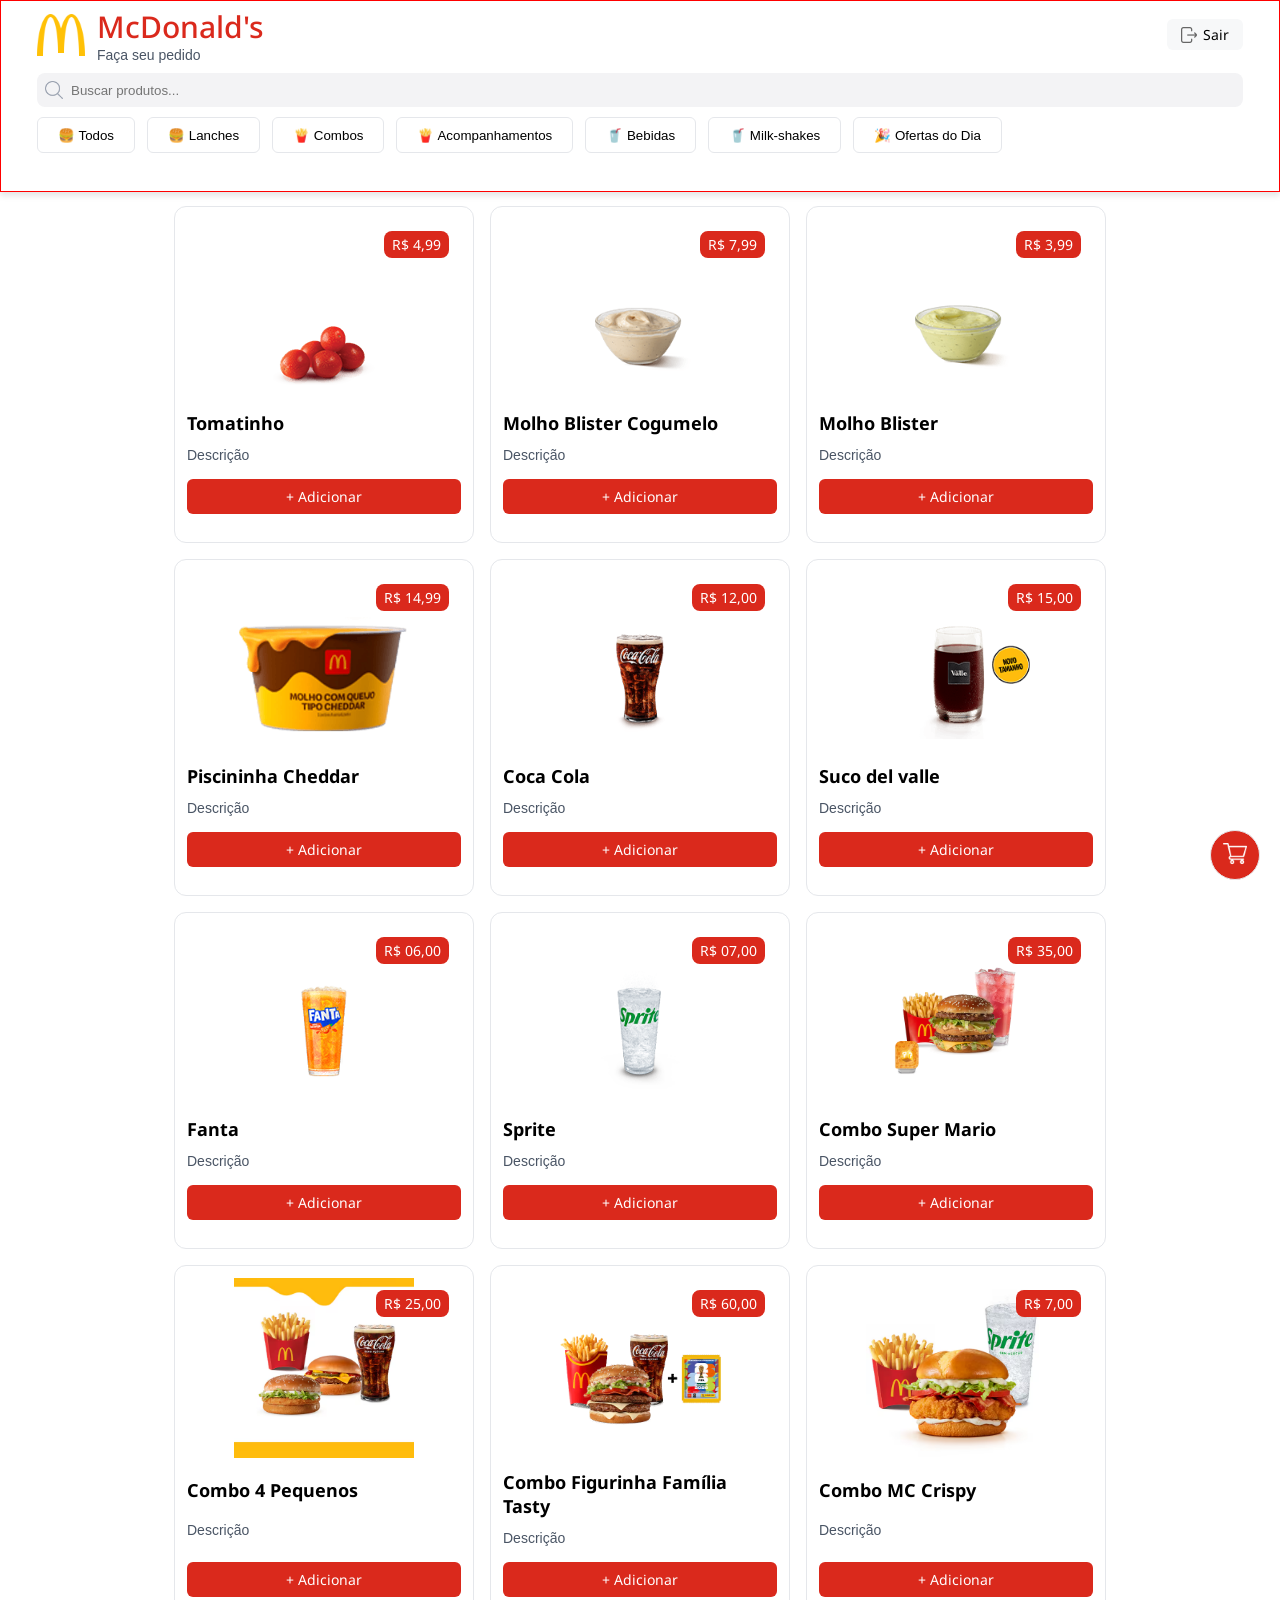
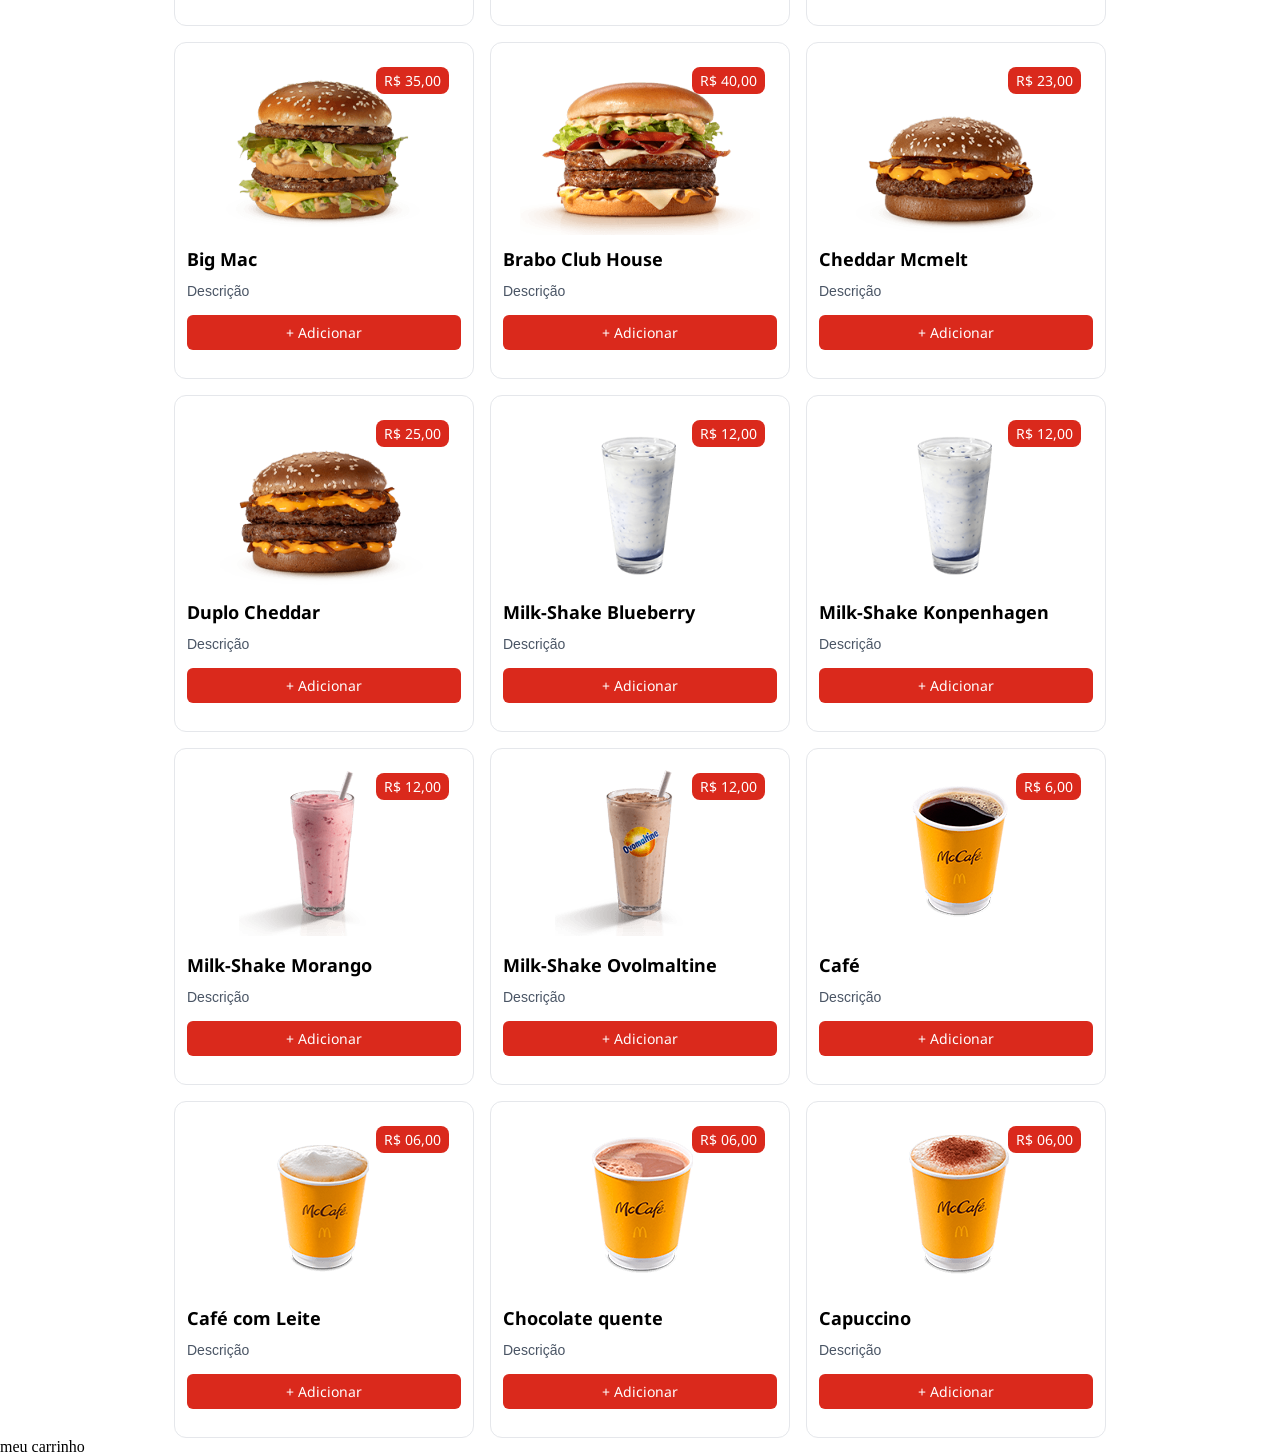
==== pages/cardapio/cardapio.html @ 99f7c119 "primeiro commit :D" ====
<!DOCTYPE html>
<html lang="PT-BR">

<head>
    <meta charset="UTF-8">
    <meta name="viewport" content="width=device-width, initial-scale=1.0">
    <link rel="preconnect" href="https://fonts.googleapis.com">
    <link rel="preconnect" href="https://fonts.gstatic.com" crossorigin>
    <link
        href="https://fonts.googleapis.com/css2?family=Inter:ital,opsz,wght@0,14..32,100..900;1,14..32,100..900&family=Noto+Sans:ital,wght@0,100..900;1,100..900&family=Roboto:ital,wght@0,100..900;1,100..900&display=swap"
        rel="stylesheet">
    <link rel="stylesheet" href="./cardapio.css">
    <link rel="shortcut icon" href="../../assets/mcdonalds.png" type="image/x-icon">
    <script src="./cardapio.js" defer></script>
    <title>McDonald's</title>
</head>

<body>
    <div class="left">
        <header>
            <div class="headerprincipal">
                <div class="headertopo">
                    <div class="titulo">
                        <img src="../../assets/mcdonalds.png" alt="McDonald's">
                        <div>
                            <h1>McDonald's</h1>
                            <p>Faça seu pedido</p>
                        </div>
                    </div>

                    <button class="sair"><img src="../../assets/exit.png" alt=""
                            onclick="window.location.href='../../index.html'"> Sair</button>
                </div>

                <form class="busca">
                    <img src="../../assets/search.png" alt="Buscar">
                    <input type="text" placeholder="Buscar produtos...">
                </form>

                <div class="filtros">
                    <button type="button" class="btodos">🍔 Todos</button>
                    <button type="button" class="blanches">🍔 Lanches</button>
                    <button type="button" class="bcombos">🍟 Combos</button>
                    <button type="button" class="bacompanhamentos">🍟 Acompanhamentos</button>
                    <button type="button" class="bbebidas">🥤 Bebidas</button>
                    <button type="button" class="bmilkshakes">🥤 Milk-shakes</button>
                    <button type="button" class="bofertas">🎉 Ofertas do Dia</button>
                </div>

            </div>

            <div class="outrosbotoes">
                <button class="carrinho"><img src="../../assets/cart.png" alt=""></button>
            </div>
        </header>

        <main>
            <div class="lista-itens">

                <div class="item">
                    <div class="imagem">
                        <p>R$ 4,99</p>
                        <img src="../../assets/lanches/Acompanhamentos/Acompanhamento_tomatinho.png" alt="${item.nome}">
                    </div>

                    <h2>Tomatinho</h2>
                    <p>Descrição</p>
                    <button>+ Adicionar</button>
                </div>

                <div class="item">
                    <div class="imagem">
                        <p>R$ 7,99</p>
                        <img src="../../assets/lanches/Acompanhamentos/Acompanhamento_Molho Blister Cogumelo.png"
                            alt="${item.nome}">
                    </div>

                    <h2>Molho Blister Cogumelo</h2>
                    <p>Descrição</p>
                    <button>+ Adicionar</button>
                </div>

                <div class="item">
                    <div class="imagem">
                        <p>R$ 3,99</p>
                        <img src="../../assets/lanches/Acompanhamentos/Acompanhamento_Molho Blister.png"
                            alt="${item.nome}">
                    </div>

                    <h2>Molho Blister</h2>
                    <p>Descrição</p>
                    <button>+ Adicionar</button>
                </div>

                <div class="item">
                    <div class="imagem">
                        <p>R$ 14,99</p>
                        <img src="../../assets/lanches/Acompanhamentos/Acompanhamento_Piscininha Cheddar.png"
                            alt="${item.nome}">
                    </div>

                    <h2>Piscininha Cheddar</h2>
                    <p>Descrição</p>
                    <button>+ Adicionar</button>
                </div>

                <div class="item">
                    <div class="imagem">
                        <p>R$ 12,00</p>
                        <img src="../../assets/lanches/bebidas/bebidas_cocacola.png" alt="${item.nome}">
                    </div>

                    <h2>Coca Cola</h2>
                    <p>Descrição</p>
                    <button>+ Adicionar</button>
                </div>


                <div class="item">
                    <div class="imagem">
                        <p>R$ 15,00</p>
                        <img src="../../assets/lanches/bebidas/bebidas_delvalleuva.png" alt="${item.nome}">
                    </div>

                    <h2>Suco del valle</h2>
                    <p>Descrição</p>
                    <button>+ Adicionar</button>
                </div>

                <div class="item">
                    <div class="imagem">
                        <p>R$ 06,00</p>
                        <img src="../../assets/lanches/bebidas/bebidas_fanta.png" alt="${item.nome}">
                    </div>

                    <h2>Fanta</h2>
                    <p>Descrição</p>
                    <button>+ Adicionar</button>
                </div>

                <div class="item">
                    <div class="imagem">
                        <p>R$ 07,00</p>
                        <img src="../../assets/lanches/bebidas/bebidas_sprite.png" alt="${item.nome}">
                    </div>

                    <h2>Sprite</h2>
                    <p>Descrição</p>
                    <button>+ Adicionar</button>
                </div>

                <div class="item">
                    <div class="imagem">
                        <p>R$ 35,00</p>
                        <img src="../../assets/lanches/combos/combo_supermario.avif" alt="${item.nome}">
                    </div>

                    <h2>Combo Super Mario</h2>
                    <p>Descrição</p>
                    <button>+ Adicionar</button>
                </div>

                <div class="item">
                    <div class="imagem">
                        <p>R$ 25,00</p>
                        <img src="../../assets/lanches/combos/combo_4pequenos.avif" alt="${item.nome}">
                    </div>

                    <h2>Combo 4 Pequenos</h2>
                    <p>Descrição</p>
                    <button>+ Adicionar</button>
                </div>

                <div class="item">
                    <div class="imagem">
                        <p>R$ 60,00</p>
                        <img src="../../assets/lanches/combos/combo_figurinhafamiliatasty.avif" alt="${item.nome}">
                    </div>

                    <h2>Combo Figurinha Família Tasty</h2>
                    <p>Descrição</p>
                    <button>+ Adicionar</button>
                </div>

                <div class="item">
                    <div class="imagem">
                        <p>R$ 7,00</p>
                        <img src="../../assets/lanches/combos/combo_mccrispy.avif" alt="${item.nome}">
                    </div>

                    <h2>Combo MC Crispy</h2>
                    <p>Descrição</p>
                    <button>+ Adicionar</button>
                </div>

                <div class="item">
                    <div class="imagem">
                        <p>R$ 35,00</p>
                        <img src="../../assets/lanches/Lanches/Lanche_Big Mac.png" alt="${item.nome}">
                    </div>

                    <h2>Big Mac</h2>
                    <p>Descrição</p>
                    <button>+ Adicionar</button>
                </div>


                <div class="item">
                    <div class="imagem">
                        <p>R$ 40,00</p>
                        <img src="../../assets/lanches/Lanches/lanche_brabo club house.png" alt="${item.nome}">
                    </div>

                    <h2>Brabo Club House</h2>
                    <p>Descrição</p>
                    <button>+ Adicionar</button>
                </div>


                <div class="item">
                    <div class="imagem">
                        <p>R$ 23,00</p>
                        <img src="../../assets/lanches/Lanches/Lanche_Cheddar Mcmelt.png" alt="${item.nome}">
                    </div>

                    <h2>Cheddar Mcmelt</h2>
                    <p>Descrição</p>
                    <button>+ Adicionar</button>
                </div>



                <div class="item">
                    <div class="imagem">
                        <p>R$ 25,00</p>
                        <img src="../../assets/lanches/Lanches/Lanches_ Duplo Cheddar .png" alt="${item.nome}">
                    </div>

                    <h2>Duplo Cheddar</h2>
                    <p>Descrição</p>
                    <button>+ Adicionar</button>
                </div>


                <div class="item">
                    <div class="imagem">
                        <p>R$ 12,00</p>
                        <img src="../../assets/lanches/milkshake/milkshake_blueberry.png" alt="${item.nome}">
                    </div>

                    <h2>Milk-Shake Blueberry</h2>
                    <p>Descrição</p>
                    <button>+ Adicionar</button>
                </div>


                <div class="item">
                    <div class="imagem">
                        <p>R$ 12,00</p>
                        <img src="../../assets/lanches/milkshake/milkshake_blueberry.png" alt="${item.nome}">
                    </div>

                    <h2>Milk-Shake Konpenhagen</h2>
                    <p>Descrição</p>
                    <button>+ Adicionar</button>
                </div>


                <div class="item">
                    <div class="imagem">
                        <p>R$ 12,00</p>
                        <img src="../../assets/lanches/milkshake/milkshake_morango.png" alt="${item.nome}">
                    </div>

                    <h2>Milk-Shake Morango</h2>
                    <p>Descrição</p>
                    <button>+ Adicionar</button>
                </div>


                <div class="item">
                    <div class="imagem">
                        <p>R$ 12,00</p>
                        <img src="../../assets/lanches/milkshake/milkshake_ovomaltine.png" alt="${item.nome}">
                    </div>

                    <h2>Milk-Shake Ovolmaltine</h2>
                    <p>Descrição</p>
                    <button>+ Adicionar</button>
                </div>

                <div class="item">
                    <div class="imagem">
                        <p>R$ 6,00</p>
                        <img src="../../assets/lanches/ofertas/ofertas_cafe.png" alt="${item.nome}">
                    </div>

                    <h2>Café</h2>
                    <p>Descrição</p>
                    <button>+ Adicionar</button>
                </div>

                <div class="item">
                    <div class="imagem">
                        <p>R$ 06,00</p>
                        <img src="../../assets/lanches/ofertas/ofertas_cafecomleite.png" alt="${item.nome}">
                    </div>

                    <h2>Café com Leite</h2>
                    <p>Descrição</p>
                    <button>+ Adicionar</button>
                </div>

                <div class="item">
                    <div class="imagem">
                        <p>R$ 06,00</p>
                        <img src="../../assets/lanches/ofertas/ofertas_chocolatequente.png" alt="${item.nome}">
                    </div>

                    <h2>Chocolate quente</h2>
                    <p>Descrição</p>
                    <button>+ Adicionar</button>
                </div>

                <div class="item">
                    <div class="imagem">
                        <p>R$ 06,00</p>
                        <img src="../../assets/lanches/ofertas/ofertas_capuccino.png" alt="${item.nome}">
                    </div>

                    <h2>Capuccino</h2>
                    <p>Descrição</p>
                    <button>+ Adicionar</button>
                </div>

            </div>
        </main>
    </div>

    <div class="right">
        <div>
            <p>meu carrinho</p>
        </div>
    </div>
</body>

</html>
---- pages/cardapio/cardapio.css ----
* {
    margin: 0;
    padding: 0;
    box-sizing: border-box;
}

:root {
    --vermelho: #DA291C;
    --branco: #FFFFFF;
    --preto: #000000;
    --amarelo: #f0b100;
    --cinza: #4a5565;
    --cinza-claro: #e5e7eb;

    --cinza-fundobusca: #f3f3f5;
    --cinza-fundocard: #f7f8f9;
    --fundocard-amarelo: #fefbe2;
    --fundocard-red: #ffecec;

    --arial: "Arial", sans-serif;
    --roboto: "Roboto", sans-serif;
    --noto-sans: "Noto Sans", sans-serif;
    --inter: "Inter", sans-serif;
}

.right.aberto {
    position: fixed;
    top: 0;
    right: 0;

    width: 100%;
    height: 100vh;

    background: black;
    z-index: 99999;
}

header {
    width: 100%;
    border: 1px solid red;
    height: 192px;
    padding-inline: 6px;
    background: var(--branco);
    box-shadow: 0 4px 6px rgba(0, 0, 0, 0.1);

    position: fixed;
    top: 0;
    left: 0;
    right: 0;
    z-index: 1000;

}

header .headerprincipal {
    display: flex;
    flex-direction: column;
    margin-top: 5px;
    gap: 10px;

    padding-inline: 30px;
}

header .headerprincipal .headertopo {
    display: flex;
    justify-content: space-between;
    align-items: center;
}

header .headerprincipal .titulo {
    display: flex;
    justify-content: center;
    align-items: center;
    gap: 12px;

    width: fit-content;
}

header .headerprincipal .titulo img {
    width: 48px;
}

header .headerprincipal .titulo h1 {
    font-size: 30px;
    font-family: var(--noto-sans);
    font-weight: 500;
    color: var(--vermelho);
}

header .headerprincipal .titulo p {
    font-size: 14px;
    font-family: var(--arial);
    color: var(--cinza);
}

header .headerprincipal .headertopo .sair {
    background: var(--cinza-fundocard);
    border: none;
    border-radius: 6px;
    padding: 6px 14px;
    font-family: var(--noto-sans);
    font-size: 14px;
    cursor: pointer;

    display: flex;
    justify-content: center;
    align-items: center;
    gap: 6px;

    && img {
        height: 16px;
    }
}

header .headerprincipal form input {
    width: 100%;
}

.busca {
    display: flex;
    align-items: center;
    gap: 8px;
    background: var(--cinza-fundobusca);
    padding: 8px;
    border-radius: 8px;
}

.busca img {
    width: 18px;
}

.busca input {
    border: none;
    outline: none;
    background: transparent;
    flex: 1;
    /* faz o input ocupar o resto do espaço */
}

.headerprincipal .filtros {
    display: flex;
    overflow-x: auto;
    overflow-y: hidden;

    gap: 12px;
    padding-bottom: 10px;
}

.headerprincipal .filtros button {
    background: var(--branco);
    border: 1px solid var(--cinza-claro);
    min-width: fit-content;
    border-radius: 6px;
    height: 36px;
    padding-inline: 20px;
    cursor: pointer;

    display: flex;
    justify-content: center;
    align-items: center;
}

.headerprincipal .filtros button.pressionado {
    background: var(--vermelho);
    color: var(--branco);
}

.headerprincipal .filtros button.pressionado:hover {
    background: var(--vermelho);
    color: var(--branco);
}

.headerprincipal .filtros button:hover {
    background: var(--cinza-fundobusca);
}

.carrinho {
    display: flex;
    justify-content: center;
    align-items: center;

    position: fixed;

    right: 20px;
    bottom: 20px;


    background: var(--vermelho);
    border: 1px solid var(--cinza-claro);
    border-radius: 6px;
    height: 36px;
    width: 36px;
    border-radius: 100%;
    padding: 24px;
    cursor: pointer;

    && img {
        height: 24px;
    }
}

main {
    margin-top: 206px;
    display: flex;
    flex-direction: column;
    gap: 12px;
}

.lista-itens {
    display: grid;
    grid-template-columns: repeat(auto-fit, 300px);
    gap: 16px;
    justify-content: center;
}

.item {
    width: 300px;
    height: 100%;
    /* importante */

    display: flex;
    flex-direction: column;
    justify-content: space-between;

    padding: 12px;
    border: 1px solid var(--cinza-claro);
    border-radius: 12px;
}

.item .imagem {
    width: 100%;
    height: 180px;
    /* altura fixa */

    display: flex;
    justify-content: center;
    align-items: center;
    position: relative;
}

.item .imagem img {
    max-width: 100%;
    max-height: 100%;
    object-fit: contain;
}

.item .imagem p {
    position: absolute;
    top: 12px;
    right: 12px;

    background: var(--vermelho);
    color: var(--branco);

    padding: 4px 8px;
    border-radius: 8px;
    font-family: var(--noto-sans);
    flex-grow: 1;
}

.item h2 {
    font-family: var(--noto-sans);
    font-size: 18px;
    color: var(--preto);
    padding-block: 12px;
}

.item p {
    font-family: var(--arial);
    font-size: 14px;
    color: var(--cinza);
}

.item button {
    background: var(--vermelho);
    border: none;
    border-radius: 6px;
    padding: 8px 12px;
    color: var(--branco);
    font-family: var(--noto-sans);
    font-size: 14px;
    cursor: pointer;
    width: 100%;
    margin-block: 16px;
}

.ff {
    display: none;
}

@media (min-width: 1100px) {
    body.aberto {
        display: grid;
        grid-template-columns: 4fr 1fr;
    }

    header.aberto {
        width: 80%;
    }

    .right.aberto {
        background: black;
        width: 20%;
        height: 100%;
        z-index: 9999;
    }

    .headerprincipal {
        padding-inline: 100px;
    }

    main {
        padding-inline: 100px;
    }
}
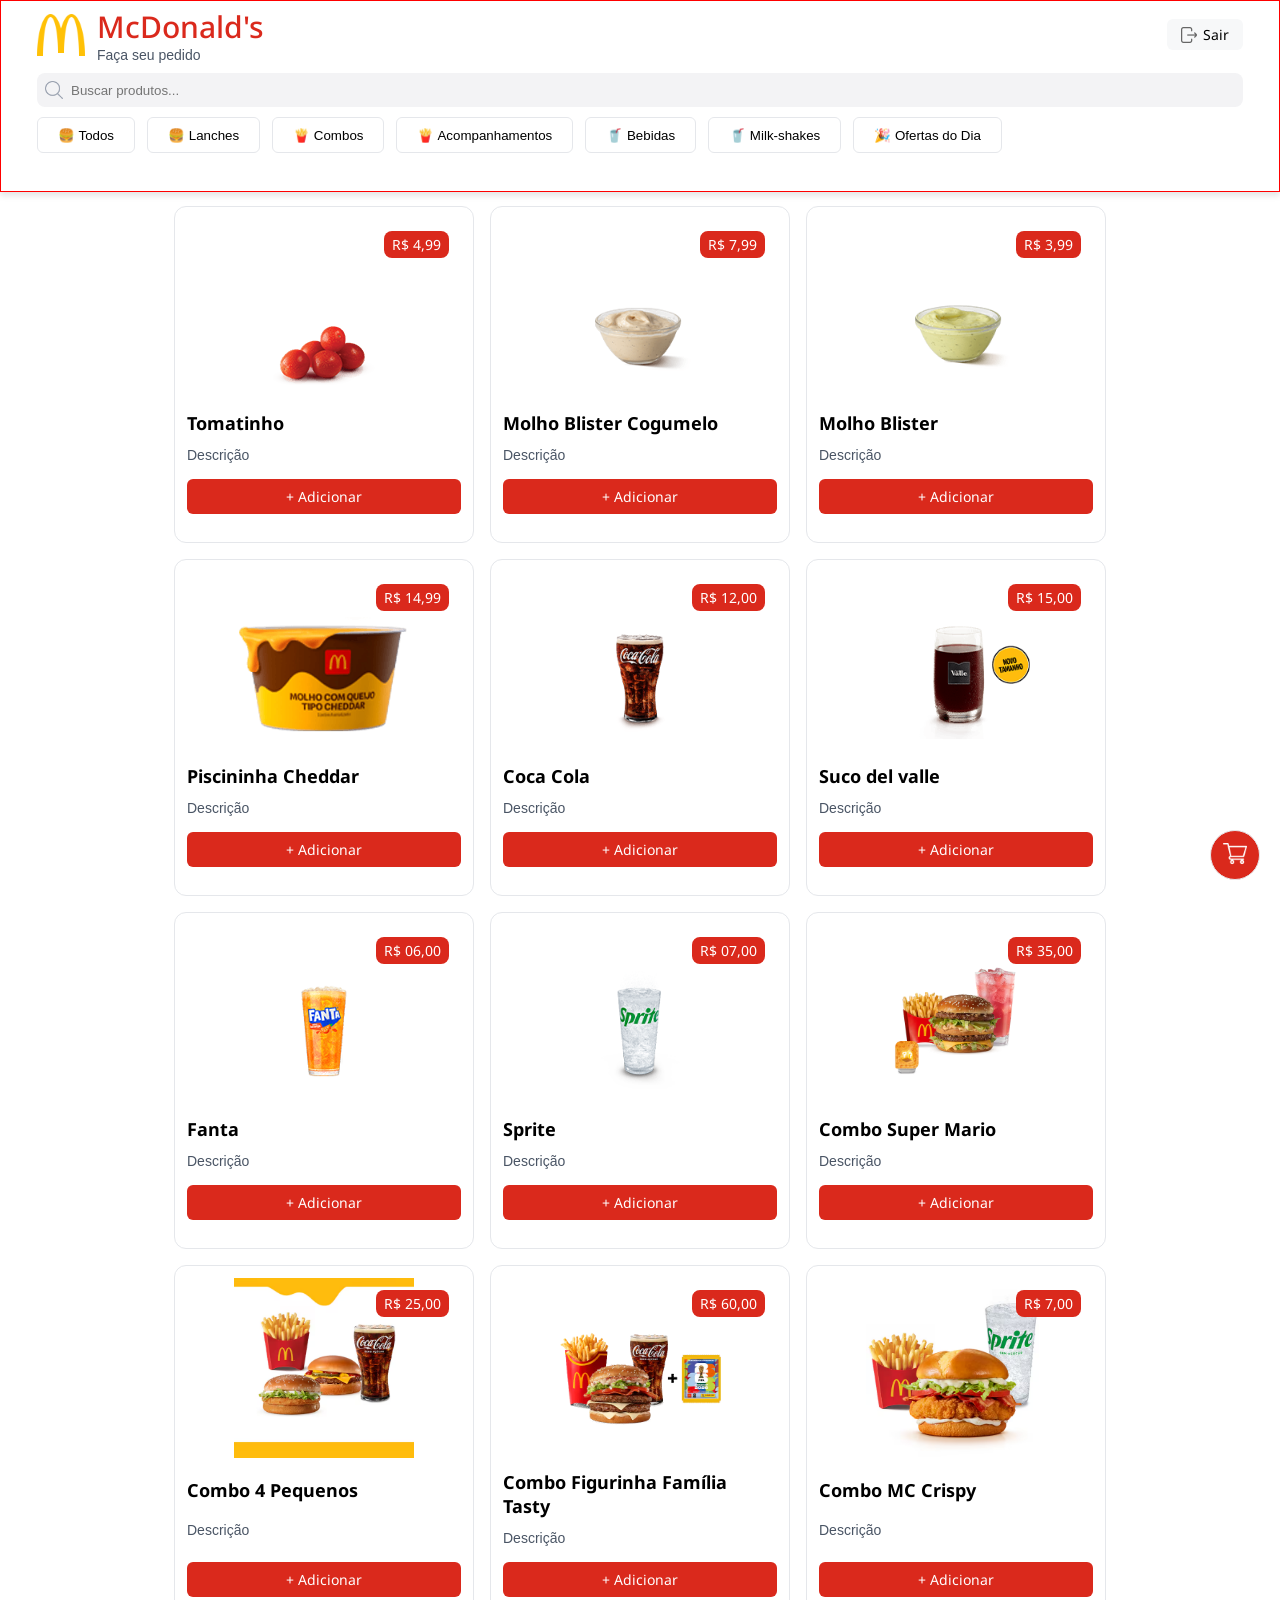
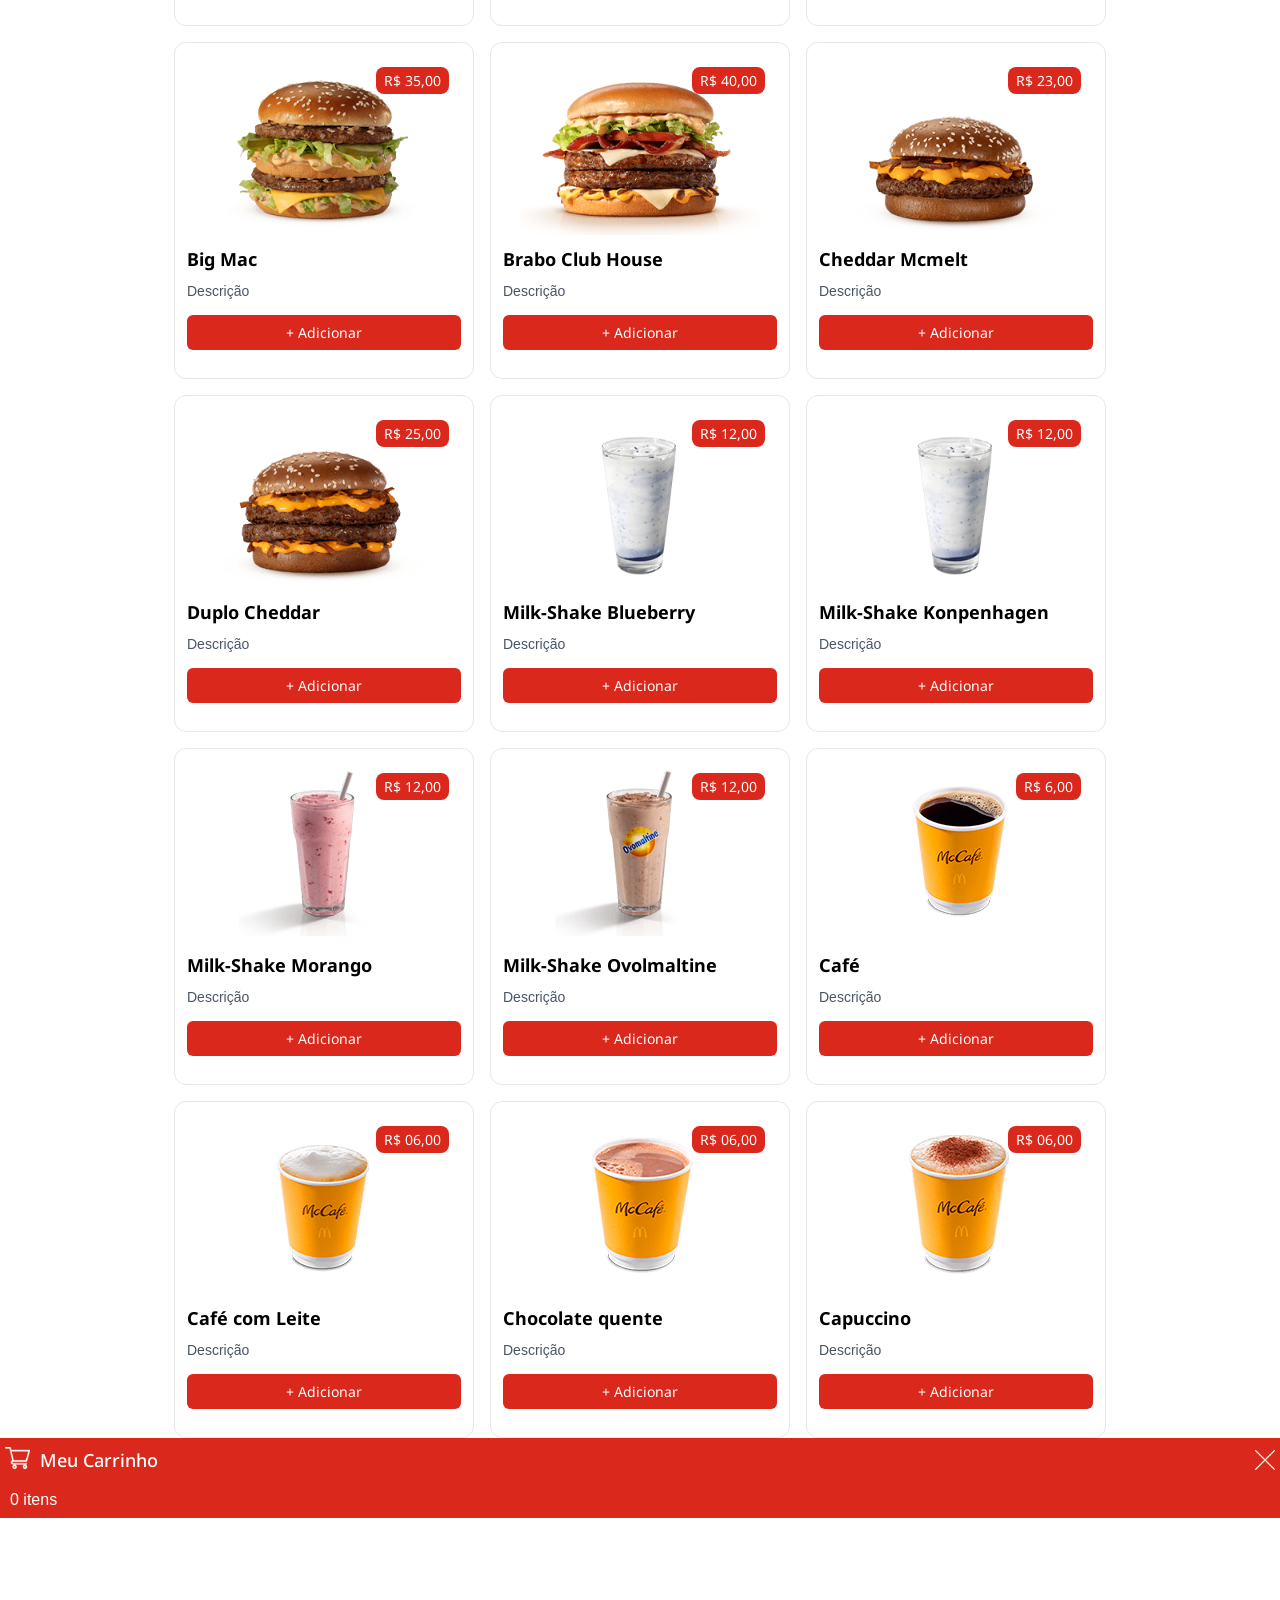
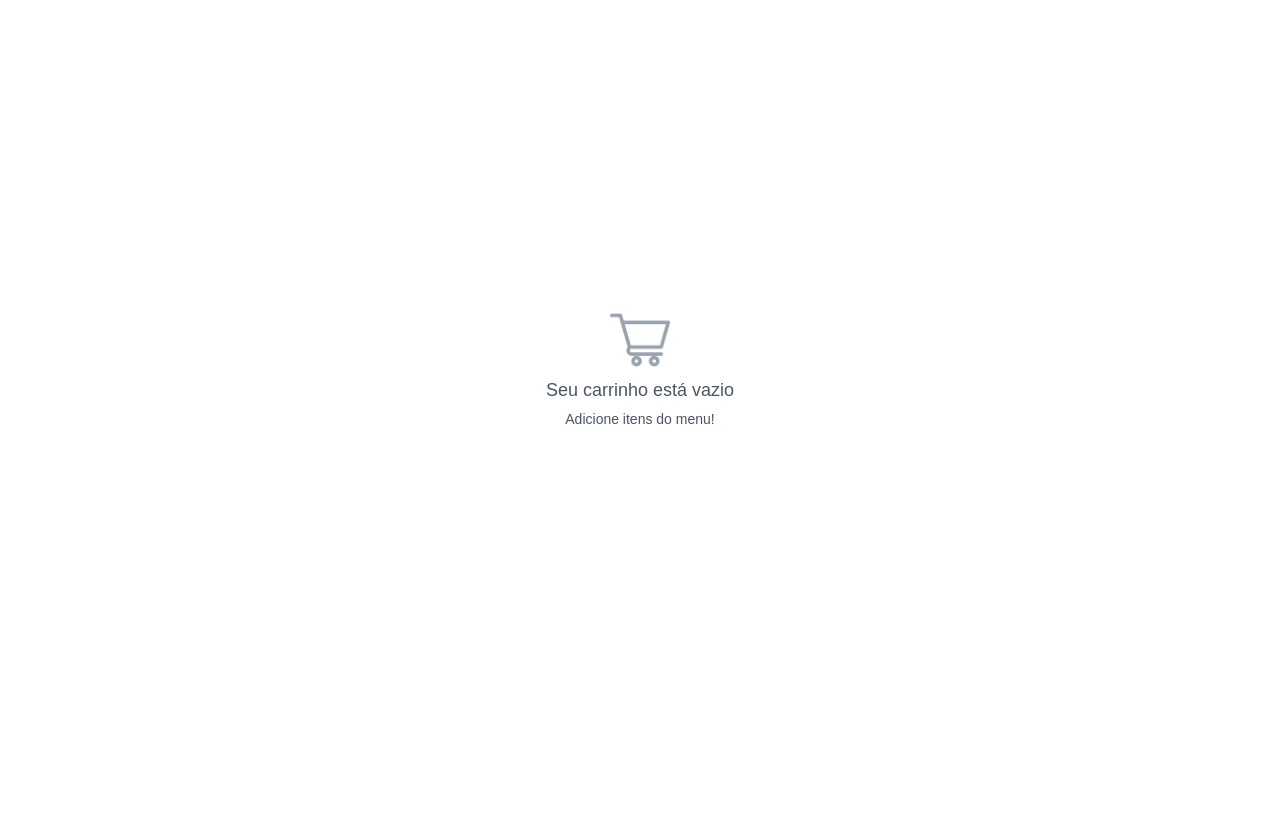
==== commit 5539b66b: "Estrutura do carrinho faltando apenas Js" ====
--- a/pages/cardapio/cardapio.html
+++ b/pages/cardapio/cardapio.html
@@ -28,8 +28,8 @@
                         </div>
                     </div>
 
-                    <button class="sair"><img src="../../assets/exit.png" alt=""
-                            onclick="window.location.href='../../index.html'"> Sair</button>
+                    <button onclick="window.location.href='../../index.html'" class="sair"><img
+                            src="../../assets/exit.png" alt=""> Sair</button>
                 </div>
 
                 <form class="busca">
@@ -338,9 +338,27 @@
     </div>
 
     <div class="right">
-        <div>
-            <p>meu carrinho</p>
+        <div class="topocarrinho">
+            <div class="meucarrinho">
+                <div class="headermeucarrinho">
+                    <img src="../../assets/cart.png" alt="Carrinho Branco">
+                    <h2>Meu Carrinho</h2>
+                </div>
+                <div class="botaox">
+                    <img src="../../assets/x.png" alt="Sair">
+                </div>
+            </div>
+            <div class="contador">
+                <p>0 itens</p>
+            </div>
         </div>
+
+        <div class="conteudovazio">
+            <img src="../../assets/cart_cinza.png" alt="Carrinho Cinza">
+            <h2> Seu carrinho está vazio</h2>
+            <p>Adicione itens do menu!</p>
+        </div>
+
     </div>
 </body>
 
--- a/pages/cardapio/cardapio.css
+++ b/pages/cardapio/cardapio.css
@@ -21,18 +21,6 @@
     --roboto: "Roboto", sans-serif;
     --noto-sans: "Noto Sans", sans-serif;
     --inter: "Inter", sans-serif;
-}
-
-.right.aberto {
-    position: fixed;
-    top: 0;
-    right: 0;
-
-    width: 100%;
-    height: 100vh;
-
-    background: black;
-    z-index: 99999;
 }
 
 header {
@@ -287,6 +275,101 @@
     display: none;
 }
 
+.right.aberto {
+    position: fixed;
+    top: 0;
+    right: 0;
+
+    width: 100%;
+    height: 100vh;
+
+    background: var(--branco);
+    z-index: 99999;
+}
+
+
+.topocarrinho{
+    display: flex;
+    flex-direction: column;
+    justify-content: space-around;
+    height: 80px;
+    background-color: var(--vermelho);
+     
+}
+
+
+.meucarrinho {
+    display: flex;
+    justify-content: space-between;
+    padding-inline: 5px;
+   
+}
+.headermeucarrinho {
+    display: flex;
+    align-items: center;
+
+
+    && img{
+        height: 25px;    
+    }
+
+    && h2 {
+        color: var(--branco);
+        font-family: var(--noto-sans);
+        font-weight: 500;
+        font-size: 18px;
+        margin-left: 10px;
+    }
+}
+
+
+.botaox{
+    display: flex;
+    align-items: center;
+
+    && img{
+        height: 20px;
+    }
+}
+
+.contador{
+    display: flex;
+    align-items: center;
+    margin-left: 10px;
+    color: var(--branco);
+    font-family: var(--arial);
+    font-weight: 200;
+}
+
+.conteudovazio{
+    display: flex;
+    align-items: center;
+    justify-content: center;
+    flex-direction: column;
+    height: 100dvh;
+    gap: 10px;
+  
+
+    && img{
+       height: 60px;
+    }
+
+    && h2{
+        font-family: var(--arial);
+        color: var(--cinza);
+        font-weight: 400;
+        font-size: 18px;
+        
+    }
+
+    && p{
+        font-family: var(--arial);
+        color: var(--cinza);
+        font-size: 14px;
+    }
+}
+
+
 @media (min-width: 1100px) {
     body.aberto {
         display: grid;
@@ -311,4 +394,5 @@
     main {
         padding-inline: 100px;
     }
-}+}
+
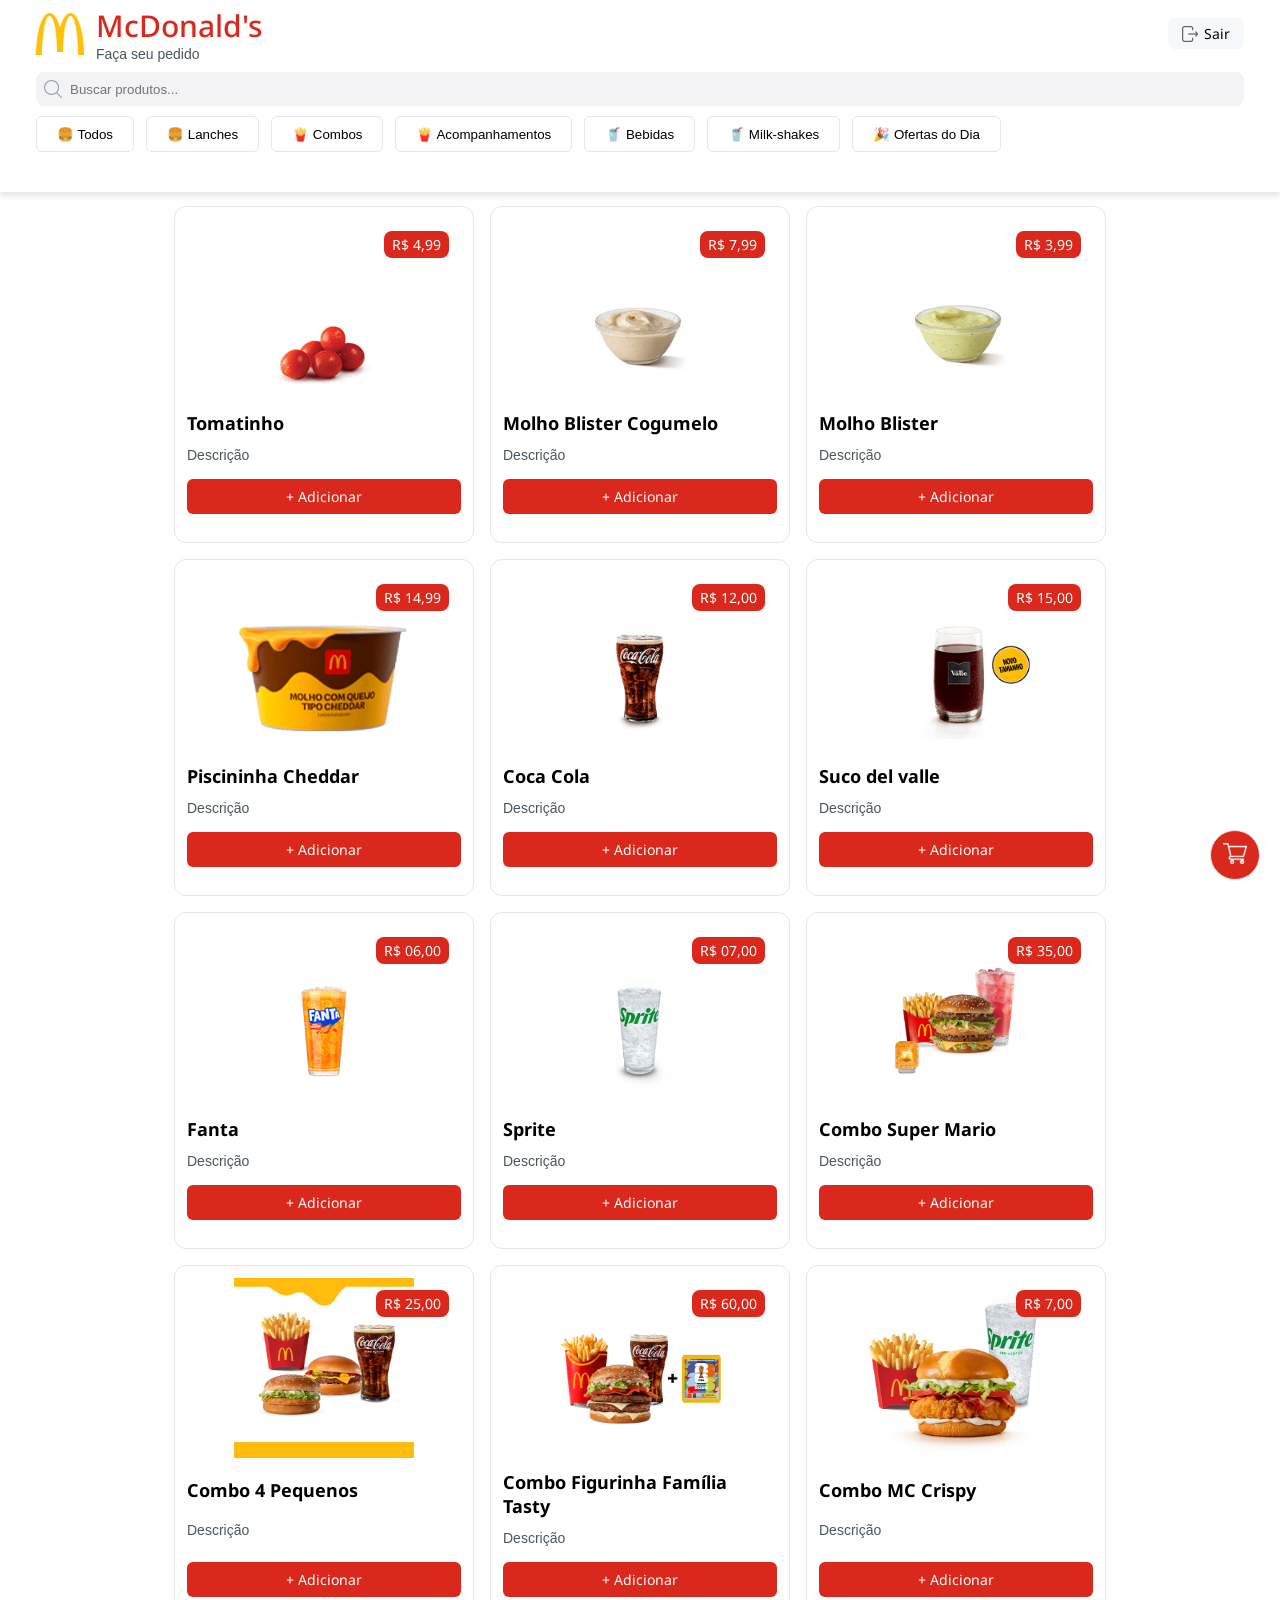
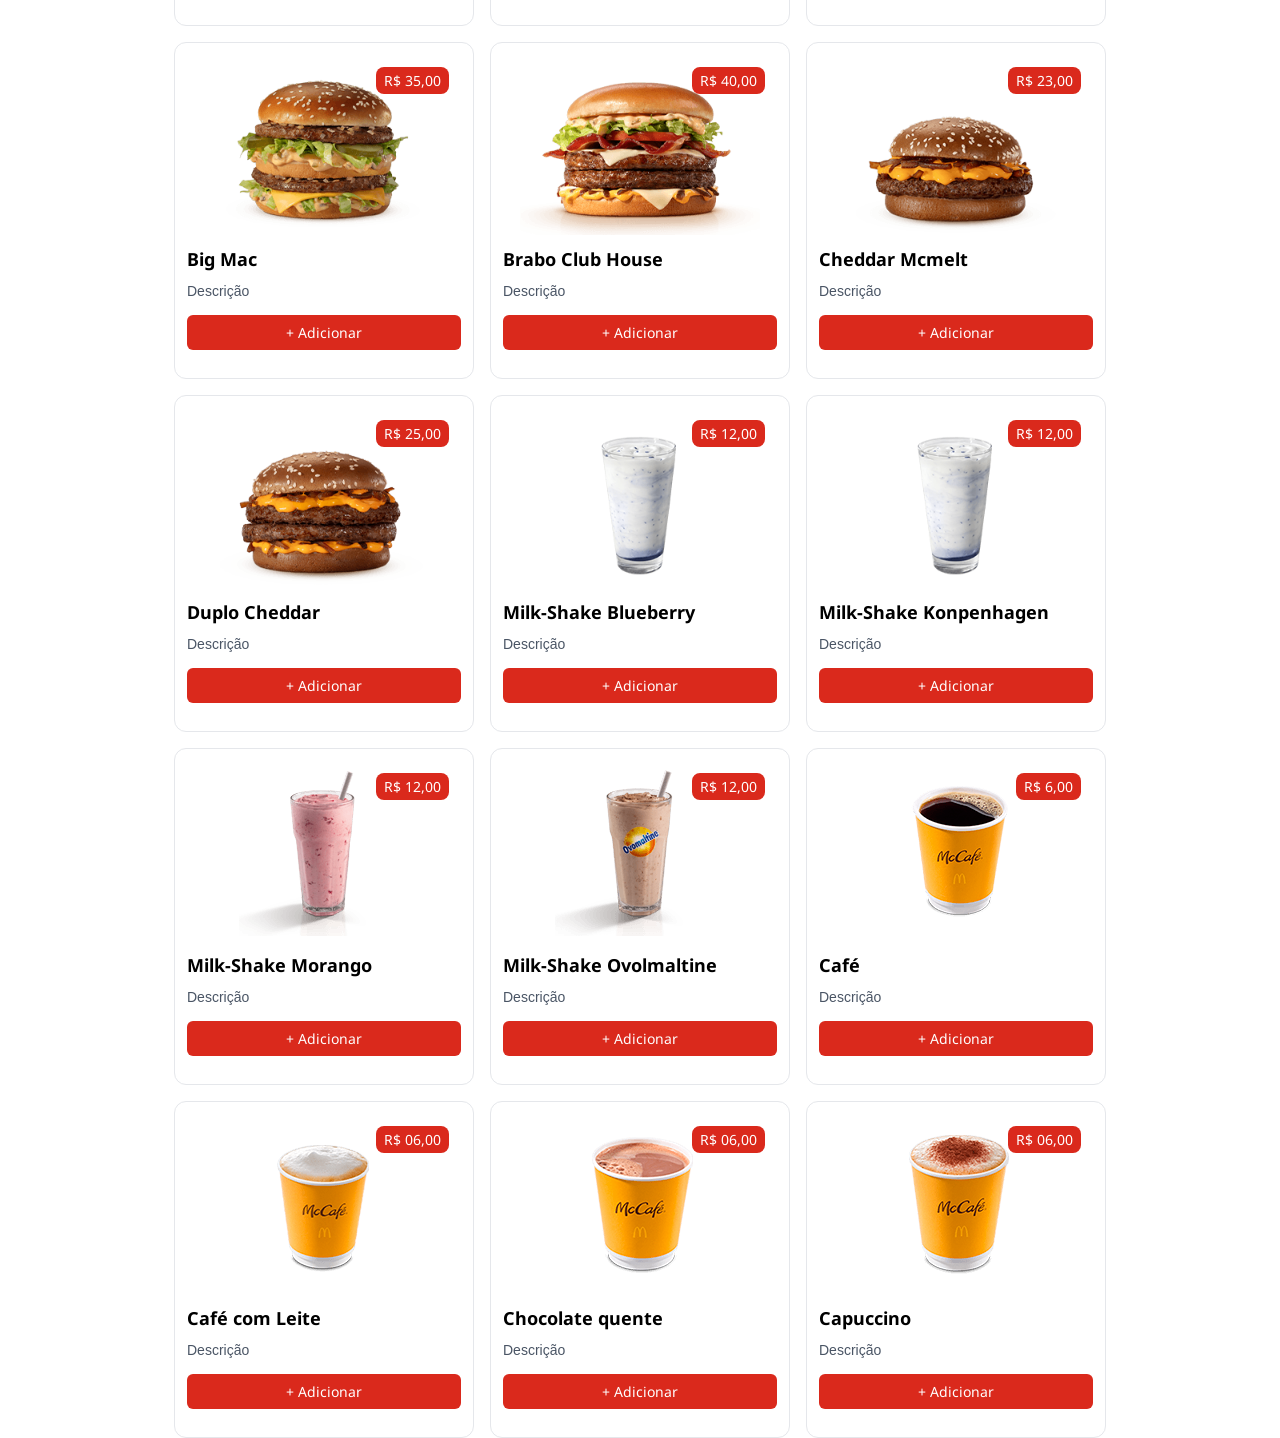
==== commit 4d7cd9fc: "Carrinho finalizado" ====
--- a/pages/cardapio/cardapio.html
+++ b/pages/cardapio/cardapio.html
@@ -345,7 +345,7 @@
                     <h2>Meu Carrinho</h2>
                 </div>
                 <div class="botaox">
-                    <img src="../../assets/x.png" alt="Sair">
+                    <button class="botaofecharcarrinho"><img src="../../assets/x.png" alt="Sair"></button>
                 </div>
             </div>
             <div class="contador">
@@ -353,12 +353,43 @@
             </div>
         </div>
 
-        <div class="conteudovazio">
+        <div class="itensadicionados">
+            <div class="itemnocarrinho">
+                <div class="fotolanchecarrinho"><img src="../../assets/lanches/Lanches/Lanche_Big Mac.png" alt=""></div>
+                <div class="informacoeslanchecarrinho">
+                    <h2>Cheddar McMelt</h2>
+                    <p>R$ 21,90</p>
+                    <div>
+                        <button>-</button>
+                        <p>1</p>
+                        <button>+</button>
+                    </div>
+                </div>
+                <div class="deletarlanchecarrinho"><button><img src="../../assets/lixeira.png" alt=""></button></div>
+            </div>
+        </div>
+
+        <div class="conteudovazio" style="display: none;">
             <img src="../../assets/cart_cinza.png" alt="Carrinho Cinza">
             <h2> Seu carrinho está vazio</h2>
             <p>Adicione itens do menu!</p>
         </div>
 
+        <div class="total">
+            <div class="valor">
+                <p class="ptotal">Total:</p>
+                <p class="pvalor">R$ 21.90</p>
+            </div>
+
+            <div class="finalizacao"><button onclick="abrirPaginaDeFinalizarPedido()">Finalizar Pedidos</button></div>
+        </div>
+
+        
+    </div>
+
+
+    <div class="finalizarpedido">
+        <p onclick="fecharPaginaDeFinalizarPedido()">sair</p>
     </div>
 </body>
 
--- a/pages/cardapio/cardapio.css
+++ b/pages/cardapio/cardapio.css
@@ -17,6 +17,8 @@
     --fundocard-amarelo: #fefbe2;
     --fundocard-red: #ffecec;
 
+    --vermelho-hover: #c10007;
+
     --arial: "Arial", sans-serif;
     --roboto: "Roboto", sans-serif;
     --noto-sans: "Noto Sans", sans-serif;
@@ -25,7 +27,6 @@
 
 header {
     width: 100%;
-    border: 1px solid red;
     height: 192px;
     padding-inline: 6px;
     background: var(--branco);
@@ -275,10 +276,17 @@
     display: none;
 }
 
+.right {
+    display: none;
+}
+
 .right.aberto {
+    display: flex;
+    flex-direction: column;
     position: fixed;
     top: 0;
     right: 0;
+    box-shadow: -10px 0 20px rgba(0, 0, 0, 0.3);
 
     width: 100%;
     height: 100vh;
@@ -294,7 +302,19 @@
     justify-content: space-around;
     height: 80px;
     background-color: var(--vermelho);
-     
+    padding-inline: 10px;
+}
+
+.topocarrinho .botaox button {
+    background: none;
+    border: none;
+    padding: 10px;
+    cursor: pointer;
+    border-radius: 100px;
+}
+
+.topocarrinho .botaox button:hover{
+    background: var(--vermelho-hover);
 }
 
 
@@ -346,6 +366,7 @@
     align-items: center;
     justify-content: center;
     flex-direction: column;
+    background: #FFFFFF;
     height: 100dvh;
     gap: 10px;
   
@@ -369,6 +390,133 @@
     }
 }
 
+.itemnocarrinho {
+    display: flex;
+    justify-content: space-around;
+    border: 1px solid var(--cinza-claro);
+    border-radius: 12px;
+    margin: 15px;
+
+    && h2 {
+        font-family: var(--noto-sans);
+        font-weight: 500;
+        font-size: 18px;
+    }
+}
+
+.itemnocarrinho .fotolanchecarrinho img{
+    height: 100px;
+}
+
+.itemnocarrinho .informacoeslanchecarrinho {
+    display: flex;
+    flex-direction: column;
+    margin-block: auto;
+    gap: 5px;
+
+    && > p {
+        color: var(--vermelho);
+    }
+}
+
+.itemnocarrinho .informacoeslanchecarrinho div {
+    display: flex;
+    align-items: center;
+    gap: 12px;
+
+    && button {
+        display: flex;
+        justify-content: center;
+        align-items: center;
+
+        font-family: var(--noto-sans);
+        font-size: 22px;
+
+        background: var(--branco);
+        border: 1px solid var(--cinza-claro);
+        color: var(--preto);
+        border-radius: 5px;
+        height: 30px;
+        width: 30px;
+    }
+}
+
+.itemnocarrinho .deletarlanchecarrinho{
+    display: flex;
+    align-items: flex-end;
+    padding-bottom: 5px;
+}
+
+.itemnocarrinho .deletarlanchecarrinho button {
+    background: none;
+    border: none;
+
+    && img {
+        height: 20px;
+    }
+}
+
+.total{
+    margin-top: auto;
+    padding-bottom: 20px;
+    border-top: 1px solid var(--cinza-claro);
+    padding-top: 10px;
+}
+
+.total .valor {
+    display: flex;
+    width: 100%;
+    padding-inline: 15px;
+    justify-content: space-between;
+    font-family: var(--noto-sans);
+
+    && .ptotal {
+        color: var(--preto);
+        font-size: 18px;
+    }
+
+    && .pvalor {
+        color: var(--vermelho);
+        font-size: 20px;
+    }
+}
+
+.finalizacao {
+    width: 100%;
+    
+    display: flex;
+    justify-content: center;
+    
+    && button {
+        font-family: var(--roboto);
+        font-weight: 400;
+        font-size: 18px;
+        width: 100%;
+        margin-inline: 15px;
+        margin-top: 5px;
+        height: 40px;
+        border: none;
+        color: var(--branco);
+        background: var(--vermelho);
+        border-radius: 5px;
+        cursor: pointer;
+    }
+}
+
+.finalizarpedido {
+    display: none;
+}
+
+.finalizarpedido.aberto {
+    position: fixed;
+    margin: 0;
+    padding: 0;
+    z-index: 9999999999;
+    display: flex;
+    width: 100%;
+    height: 100%;
+    background: var(--branco);
+}
 
 @media (min-width: 1100px) {
     body.aberto {
@@ -381,7 +529,6 @@
     }
 
     .right.aberto {
-        background: black;
         width: 20%;
         height: 100%;
         z-index: 9999;
@@ -394,5 +541,4 @@
     main {
         padding-inline: 100px;
     }
-}
-
+}
